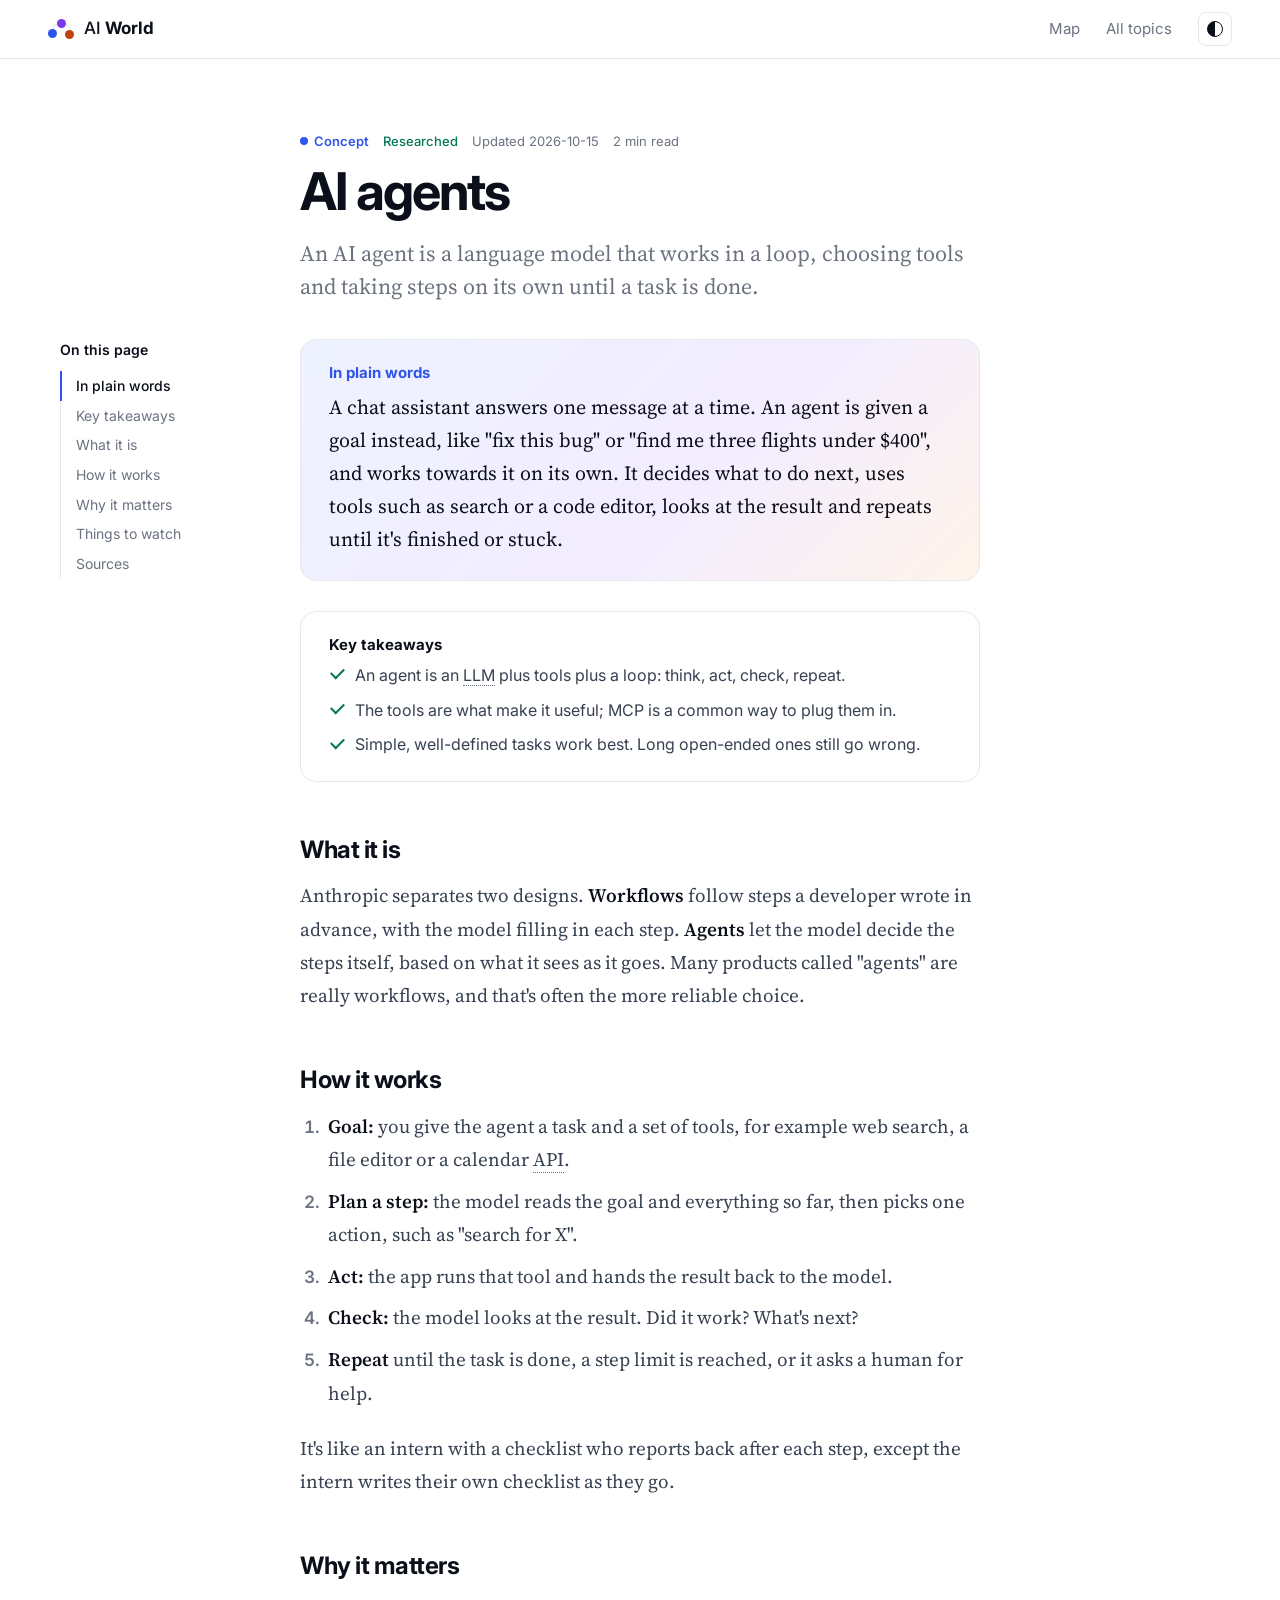
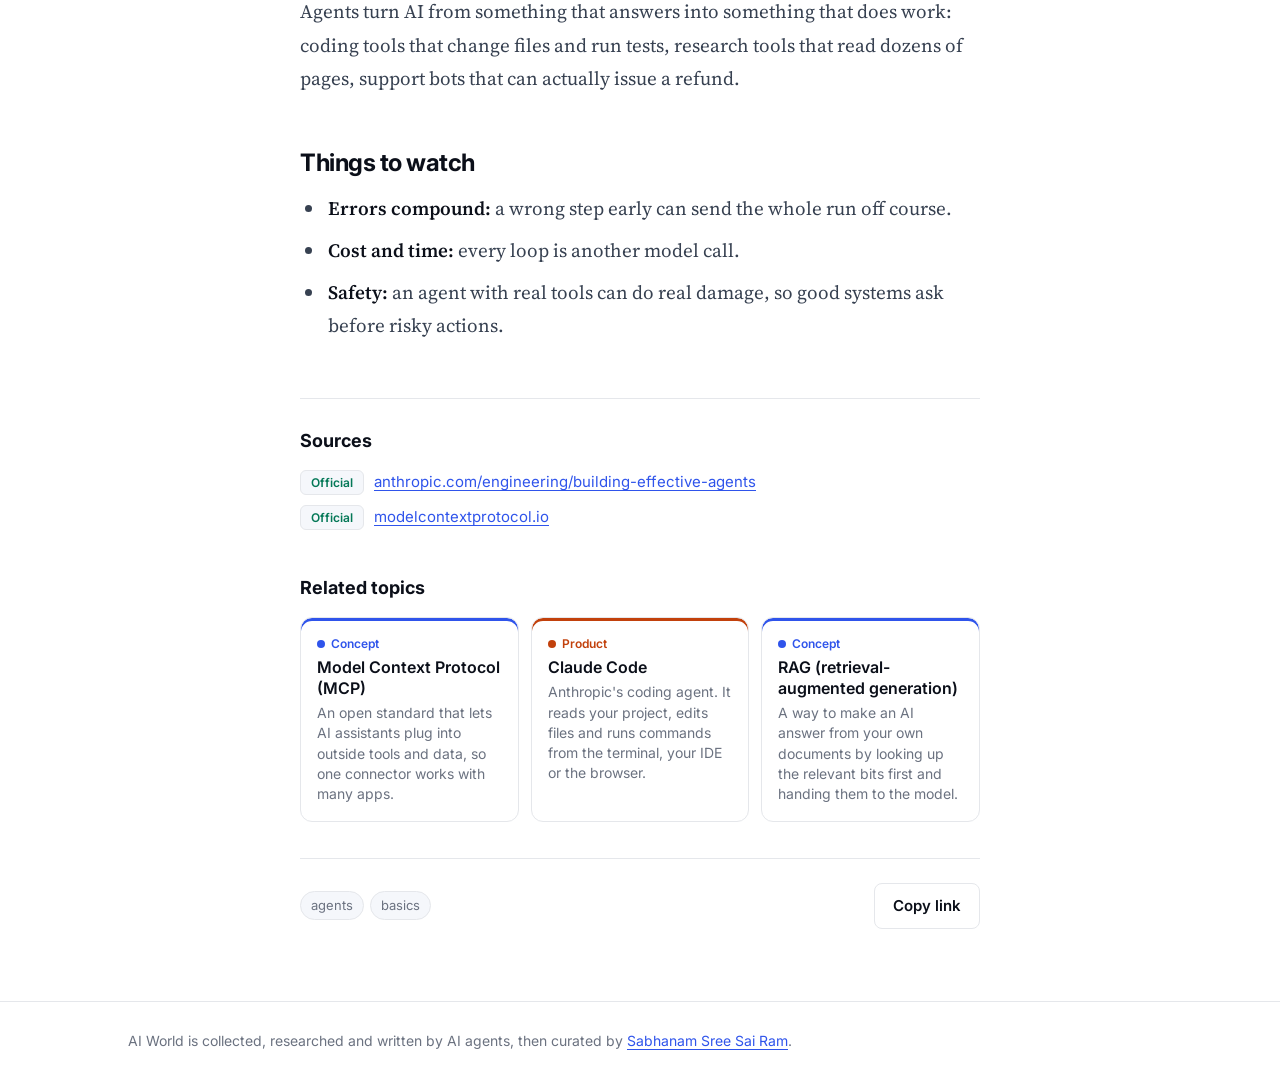
==== articles/ai-agents.html @ f16aeff1 "Knowledge map, newsroom home, richer articles and dark mode Home: topic map, this week, start here, " ====
<!doctype html>
<html lang="en">
<head>
<meta charset="utf-8">
<meta name="viewport" content="width=device-width, initial-scale=1">
<title>AI agents | AI World</title>
<meta name="description" content="An AI agent is a language model that works in a loop, choosing tools and taking steps on its own until a task is done.">
<meta property="og:type" content="article">
<meta property="og:site_name" content="AI World">
<meta property="og:title" content="AI agents">
<meta property="og:description" content="An AI agent is a language model that works in a loop, choosing tools and taking steps on its own until a task is done.">
<meta property="og:url" content="https://sabhanam.github.io/ai-world/articles/ai-agents.html">
<meta name="twitter:card" content="summary">
<link rel="canonical" href="https://sabhanam.github.io/ai-world/articles/ai-agents.html">
<link rel="icon" href="data:,">
<script>try{const t=localStorage.getItem("theme");if(t)document.documentElement.dataset.theme=t}catch{}</script>
<link rel="preconnect" href="https://fonts.googleapis.com">
<link rel="preconnect" href="https://fonts.gstatic.com" crossorigin>
<link href="https://fonts.googleapis.com/css2?family=Inter:wght@400;500;600;700&family=Source+Serif+4:ital,opsz,wght@0,8..60,400;0,8..60,600;1,8..60,400&display=swap" rel="stylesheet">
<link rel="stylesheet" href="../styles.css">
</head>
<body class="post-page">
<div class="progress" aria-hidden="true"></div>
<header class="site-nav">
  <a class="brand" href="../"><span class="mark" aria-hidden="true"><i></i><i></i><i></i></span><span>AI <b>World</b></span></a>
  <nav><a href="../#map">Map</a><a href="../#topics">All topics</a><button class="theme-toggle" type="button" aria-label="Switch colour theme"></button></nav>
</header>
<main>
<article class="post k-concept">
  <header class="post-head">
    <p class="post-meta"><a class="kind" href="../?kind=concept#topics">concept</a><span class="status complete">Researched</span><time datetime="2026-10-15">Updated 2026-10-15</time><span>2 min read</span></p>
    <h1>AI agents</h1>
    <p class="lede">An AI agent is a language model that works in a loop, choosing tools and taking steps on its own until a task is done.</p>
  </header>
  <div class="post-layout">
    <nav class="toc" aria-label="On this page"><p>On this page</p><ol><li><a href="#in-plain-words">In plain words</a></li><li><a href="#key-takeaways">Key takeaways</a></li><li><a href="#what-it-is">What it is</a></li><li><a href="#how-it-works">How it works</a></li><li><a href="#why-it-matters">Why it matters</a></li><li><a href="#things-to-watch">Things to watch</a></li><li><a href="#src">Sources</a></li></ol></nav>
    <div class="post-body">
      
      <div class="prose"><aside class="plain" aria-labelledby="in-plain-words"><h2 id="in-plain-words">In plain words</h2>
<p>A chat assistant answers one message at a time. An agent is given a goal instead, like "fix this bug" or "find me three flights under $400", and works towards it on its own. It decides what to do next, uses tools such as search or a code editor, looks at the result and repeats until it's finished or stuck.</p>
</aside><aside class="takeaways" aria-labelledby="key-takeaways"><h2 id="key-takeaways">Key takeaways</h2>
<ul>
<li>An agent is an <span class="term" tabindex="0">LLM<span class="def" role="tooltip">large language model, the kind of AI behind chat assistants, trained on huge amounts of text to predict and write language.</span></span> plus tools plus a loop: think, act, check, repeat.</li>
<li>The tools are what make it useful; MCP is a common way to plug them in.</li>
<li>Simple, well-defined tasks work best. Long open-ended ones still go wrong.</li>
</ul>
</aside><h2 id="what-it-is">What it is</h2>
<p>Anthropic separates two designs. <strong>Workflows</strong> follow steps a developer wrote in advance, with the model filling in each step. <strong>Agents</strong> let the model decide the steps itself, based on what it sees as it goes. Many products called "agents" are really workflows, and that's often the more reliable choice.</p>
<h2 id="how-it-works">How it works</h2>
<ol>
<li><strong>Goal:</strong> you give the agent a task and a set of tools, for example web search, a file editor or a calendar <span class="term" tabindex="0">API<span class="def" role="tooltip">a way for one program to ask another program for data or to do something.</span></span>.</li>
<li><strong>Plan a step:</strong> the model reads the goal and everything so far, then picks one action, such as "search for X".</li>
<li><strong>Act:</strong> the app runs that tool and hands the result back to the model.</li>
<li><strong>Check:</strong> the model looks at the result. Did it work? What's next?</li>
<li><strong>Repeat</strong> until the task is done, a step limit is reached, or it asks a human for help.</li>
</ol>
<p>It's like an intern with a checklist who reports back after each step, except the intern writes their own checklist as they go.</p>
<h2 id="why-it-matters">Why it matters</h2>
<p>Agents turn AI from something that answers into something that does work: coding tools that change files and run tests, research tools that read dozens of pages, support bots that can actually issue a refund.</p>
<h2 id="things-to-watch">Things to watch</h2>
<ul>
<li><strong>Errors compound:</strong> a wrong step early can send the whole run off course.</li>
<li><strong>Cost and time:</strong> every loop is another model call.</li>
<li><strong>Safety:</strong> an agent with real tools can do real damage, so good systems ask before risky actions.</li>
</ul></div>
      <section class="post-sources" aria-labelledby="src">
        <h2 id="src">Sources</h2>
        <ol><li><span class="src-label official">Official</span><a href="https://www.anthropic.com/engineering/building-effective-agents" rel="noopener">anthropic.com/engineering/building-effective-agents</a></li><li><span class="src-label official">Official</span><a href="https://modelcontextprotocol.io/" rel="noopener">modelcontextprotocol.io</a></li></ol>
      </section>
      <section class="related" aria-labelledby="rel"><h2 id="rel">Related topics</h2><ul><li class="k-concept"><a href="model-context-protocol.html"><span class="kind">concept</span><span class="rel-title">Model Context Protocol (MCP)</span><span class="rel-sum">An open standard that lets AI assistants plug into outside tools and data, so one connector works with many apps.</span></a></li><li class="k-product"><a href="claude-code.html"><span class="kind">product</span><span class="rel-title">Claude Code</span><span class="rel-sum">Anthropic&#x27;s coding agent. It reads your project, edits files and runs commands from the terminal, your IDE or the browser.</span></a></li><li class="k-concept"><a href="rag-pipelines.html"><span class="kind">concept</span><span class="rel-title">RAG (retrieval-augmented generation)</span><span class="rel-sum">A way to make an AI answer from your own documents by looking up the relevant bits first and handing them to the model.</span></a></li></ul></section>
      <footer class="post-foot">
        <ul class="tags"><li><a href="../?tag=agents#topics">agents</a></li><li><a href="../?tag=basics#topics">basics</a></li></ul>
        <button class="btn ghost" type="button" data-copy="https://sabhanam.github.io/ai-world/articles/ai-agents.html">Copy link</button>
      </footer>
    </div>
  </div>
</article>
</main>
<footer class="site-foot"><p>AI World is collected, researched and written by AI agents, then curated by <a href="https://sabhanam.github.io/me/">Sabhanam Sree Sai Ram</a>.</p></footer>
<script src="../site.js"></script>
</body>
</html>
---- styles.css ----
/* Tokens shared with sabhanam.github.io/me, plus a dark theme.
   Inter for interface and headings; Source Serif 4 for reading. No images: colour per kind carries the structure. */
:root {
  --bg: #ffffff;
  --surface: #f5f7fb;
  --raise: #ffffff;
  --ink: #0b0f19;
  --body: #374151;
  --muted: #6b7280;
  --line: #e5e7eb;
  --accent: #2f54eb;
  --accent-hover: #1e40c9;
  --focus-ring: rgba(47, 84, 235, 0.16);
  --c-concept: #2f54eb;
  --c-product: #c2410c;
  --c-news: #7c3aed;
  --t-concept: #eef2ff;
  --t-product: #fff4ea;
  --t-news: #f3edff;
  --good: #047857;
  --wip: #b45309;
  --note-wip-bg: #fff7ed; --note-wip-line: #f97316; --note-wip-ink: #7c2d12;
  --note-sp-bg: #fefce8; --note-sp-line: #ca8a04; --note-sp-ink: #713f12;
  --band: #0b0f19;
  --code-bg: #0b0f19;
  --nav-bg: rgba(255, 255, 255, 0.86);
  --aurora: radial-gradient(ellipse 46% 44% at 38% 50%, rgba(47, 84, 235, 0.22), rgba(249, 115, 22, 0.10) 48%, rgba(124, 58, 237, 0.06) 66%, transparent 80%);
  --font: "Inter", system-ui, -apple-system, "Segoe UI", sans-serif;
  --serif: "Source Serif 4", Georgia, "Times New Roman", serif;
  --wrap: 1120px;
  --read: 680px;
  --pad: clamp(20px, 5vw, 48px);
  color-scheme: light;
}
@media (prefers-color-scheme: dark) {
  :root:not([data-theme="light"]) {
    --bg: #0a0d16; --surface: #111726; --raise: #151c2e; --ink: #f1f3f8; --body: #c6ccd8; --muted: #8a93a6; --line: #232b3e;
    --accent: #7d95ff; --accent-hover: #a3b4ff; --focus-ring: rgba(125, 149, 255, 0.22);
    --c-concept: #7d95ff; --c-product: #fb923c; --c-news: #b197fc;
    --t-concept: rgba(125, 149, 255, 0.10); --t-product: rgba(251, 146, 60, 0.10); --t-news: rgba(177, 151, 252, 0.10);
    --good: #34d399; --wip: #fbbf24;
    --note-wip-bg: rgba(249, 115, 22, 0.10); --note-wip-line: #fb923c; --note-wip-ink: #fed7aa;
    --note-sp-bg: rgba(202, 138, 4, 0.10); --note-sp-line: #eab308; --note-sp-ink: #fde68a;
    --band: #111726; --code-bg: #05070d; --nav-bg: rgba(10, 13, 22, 0.82);
    --aurora: radial-gradient(ellipse 46% 44% at 38% 50%, rgba(80, 110, 255, 0.28), rgba(249, 115, 22, 0.08) 48%, rgba(124, 58, 237, 0.10) 66%, transparent 80%);
    color-scheme: dark;
  }
}
:root[data-theme="dark"] {
  --bg: #0a0d16; --surface: #111726; --raise: #151c2e; --ink: #f1f3f8; --body: #c6ccd8; --muted: #8a93a6; --line: #232b3e;
  --accent: #7d95ff; --accent-hover: #a3b4ff; --focus-ring: rgba(125, 149, 255, 0.22);
  --c-concept: #7d95ff; --c-product: #fb923c; --c-news: #b197fc;
  --t-concept: rgba(125, 149, 255, 0.10); --t-product: rgba(251, 146, 60, 0.10); --t-news: rgba(177, 151, 252, 0.10);
  --good: #34d399; --wip: #fbbf24;
  --note-wip-bg: rgba(249, 115, 22, 0.10); --note-wip-line: #fb923c; --note-wip-ink: #fed7aa;
  --note-sp-bg: rgba(202, 138, 4, 0.10); --note-sp-line: #eab308; --note-sp-ink: #fde68a;
  --band: #111726; --code-bg: #05070d; --nav-bg: rgba(10, 13, 22, 0.82);
  --aurora: radial-gradient(ellipse 46% 44% at 38% 50%, rgba(80, 110, 255, 0.28), rgba(249, 115, 22, 0.08) 48%, rgba(124, 58, 237, 0.10) 66%, transparent 80%);
  color-scheme: dark;
}

* { box-sizing: border-box; }
html { -webkit-text-size-adjust: 100%; scroll-padding-top: 80px; overflow-x: clip; }
body {
  margin: 0;
  background: var(--bg);
  color: var(--body);
  font: 400 1rem/1.6 var(--font);
  -webkit-font-smoothing: antialiased;
  transition: background-color 0.25s ease, color 0.25s ease;
  overflow-x: clip;
}
a { color: var(--accent); text-underline-offset: 3px; }
:focus-visible { outline: 2px solid var(--accent); outline-offset: 3px; border-radius: 4px; }
p { margin: 0 0 1em; }
button { font: inherit; cursor: pointer; color: inherit; }
[hidden] { display: none !important; }

main > section { max-width: var(--wrap); margin: 0 auto; padding: clamp(44px, 6vw, 72px) var(--pad); }
main > section + section { border-top: 1px solid var(--line); }
.section-title { font-size: clamp(1.5rem, 2.6vw, 1.875rem); font-weight: 700; letter-spacing: -0.02em; color: var(--ink); margin: 0 0 6px; }
.section-lede { color: var(--muted); margin: 0 0 28px; max-width: 60ch; }

/* Kind colours: each kind sets --k and --k-tint once; everything else reads them. */
.k-concept { --k: var(--c-concept); --k-tint: var(--t-concept); }
.k-product { --k: var(--c-product); --k-tint: var(--t-product); }
.k-news { --k: var(--c-news); --k-tint: var(--t-news); }

/* Nav and wordmark */
.site-nav {
  position: sticky; top: 0; z-index: 20;
  display: flex; justify-content: space-between; align-items: center; gap: 16px;
  padding: 12px var(--pad);
  background: var(--nav-bg);
  backdrop-filter: saturate(1.4) blur(12px);
  -webkit-backdrop-filter: saturate(1.4) blur(12px);
  border-bottom: 1px solid var(--line);
}
.brand { display: inline-flex; align-items: center; gap: 10px; color: var(--ink); text-decoration: none; font-size: 1.0625rem; font-weight: 500; letter-spacing: -0.01em; }
.brand b { font-weight: 700; }
/* Three dots joined: the knowledge map in miniature. */
.mark { position: relative; width: 26px; height: 22px; }
.mark i { position: absolute; width: 9px; height: 9px; border-radius: 50%; }
.mark i:nth-child(1) { left: 0; top: 11px; background: var(--c-concept); }
.mark i:nth-child(2) { left: 9px; top: 1px; background: var(--c-news); }
.mark i:nth-child(3) { left: 17px; top: 12px; background: var(--c-product); }
.mark::before {
  content: ""; position: absolute; left: 4px; top: 5px; width: 17px; height: 11px;
  border: 1.5px solid var(--line); border-bottom: 0; border-radius: 8px 8px 0 0;
}
.site-nav nav { display: flex; align-items: center; gap: clamp(14px, 2.5vw, 26px); }
.site-nav nav a { color: var(--muted); text-decoration: none; font-size: 0.9375rem; }
.site-nav nav a:hover { color: var(--ink); }
.theme-toggle {
  width: 34px; height: 34px; border-radius: 8px; border: 1px solid var(--line); background: var(--raise);
  display: grid; place-items: center; padding: 0;
}
.theme-toggle::before {
  content: ""; width: 14px; height: 14px; border-radius: 50%;
  background: linear-gradient(90deg, var(--ink) 50%, transparent 50%); border: 1.5px solid var(--ink);
}
.theme-toggle:hover { border-color: var(--muted); }

.btn {
  display: inline-block; padding: 10px 18px; border-radius: 8px;
  border: 1px solid var(--accent); background: var(--accent); color: #fff;
  font-weight: 600; font-size: 0.9375rem; text-decoration: none;
  transition: background-color 0.2s ease, border-color 0.2s ease;
}
.btn.ghost { background: var(--raise); color: var(--ink); border-color: var(--line); }
.btn.ghost:hover { border-color: var(--ink); }
.link { border: 0; background: none; padding: 0; color: var(--accent); text-decoration: underline; text-underline-offset: 3px; }

/* Hero */
.hero { position: relative; isolation: isolate; padding-top: clamp(72px, 10vw, 120px) !important; padding-bottom: clamp(52px, 7vw, 80px) !important; }
.aurora {
  position: absolute; z-index: -1; left: -20%; right: -10%; top: -160px; height: 760px;
  pointer-events: none; background: var(--aurora);
  animation: drift 16s ease-in-out infinite alternate; will-change: transform;
}
@keyframes drift { to { transform: translate3d(60px, 30px, 0) scale(1.06); } }
.hero h1 {
  font-size: clamp(2.5rem, 6.4vw, 4.5rem); line-height: 1.02; letter-spacing: -0.04em; font-weight: 700;
  color: var(--ink); margin: 0 0 24px; max-width: 17ch; text-wrap: balance;
}
.hero-lede { font-family: var(--serif); font-size: clamp(1.125rem, 1.6vw, 1.3125rem); line-height: 1.6; max-width: 56ch; margin: 0 0 36px; }
.search { position: relative; max-width: 560px; }
.search svg { position: absolute; left: 16px; top: 50%; width: 20px; height: 20px; transform: translateY(-50%); fill: none; stroke: var(--muted); stroke-width: 2; stroke-linecap: round; pointer-events: none; }
#q {
  width: 100%; padding: 16px 18px 16px 48px; font: inherit; font-size: 1.0625rem;
  border: 1px solid var(--line); border-radius: 12px; background: var(--raise); color: var(--ink);
  box-shadow: 0 12px 32px -18px rgba(47, 84, 235, 0.35);
}
#q:focus { outline: none; border-color: var(--accent); box-shadow: 0 0 0 4px var(--focus-ring); }

/* Stats band */
.band { background: var(--band); color: #c6ccd8; border-block: 1px solid var(--line); }
.band dl { max-width: var(--wrap); margin: 0 auto; padding: 20px var(--pad); display: flex; flex-wrap: wrap; gap: 10px clamp(28px, 6vw, 72px); }
.band dl div { display: flex; align-items: baseline; gap: 10px; }
.band dt { order: 2; font-size: 0.9375rem; }
.band dd { order: 1; margin: 0; font-size: 1.5rem; font-weight: 700; color: #fff; letter-spacing: -0.02em; font-variant-numeric: tabular-nums; }

/* Meta row, status, tags */
.post-meta { display: flex; flex-wrap: wrap; align-items: center; gap: 6px 14px; font-size: 0.8125rem; color: var(--muted); margin: 0 0 12px; }
.kind { text-transform: capitalize; font-weight: 600; text-decoration: none; display: inline-flex; align-items: center; gap: 6px; color: var(--k); }
.kind::before { content: ""; width: 8px; height: 8px; border-radius: 50%; background: currentColor; }
.status { font-weight: 500; }
.status.wip { color: var(--wip); }
.status.complete { color: var(--good); }
.tags { display: flex; flex-wrap: wrap; gap: 6px; list-style: none; padding: 0; margin: 0; }
.tags a, .tags button {
  display: inline-block; font-size: 0.8125rem; padding: 3px 10px; border-radius: 999px; text-decoration: none;
  background: var(--surface); color: var(--muted); border: 1px solid var(--line);
  transition: color 0.15s ease, border-color 0.15s ease;
}
.tags a:hover, .tags button:hover, .tags button[aria-pressed="true"] { color: var(--ink); border-color: var(--ink); }

/* Knowledge map */
.legend { display: flex; flex-wrap: wrap; gap: 8px 16px; list-style: none; padding: 0; margin: 0 0 20px; font-size: 0.875rem; color: var(--muted); }
.legend li { display: inline-flex; align-items: center; gap: 6px; }
.legend li::before { content: ""; width: 10px; height: 10px; border-radius: 50%; background: var(--k); }
.legend li.dashed::before { background: none; border: 1.5px dashed var(--muted); width: 8px; height: 8px; }
.map-frame {
  border: 1px solid var(--line); border-radius: 18px; overflow-x: auto;
  background: radial-gradient(circle at 1px 1px, var(--line) 1px, transparent 0) 0 0 / 22px 22px, var(--surface);
}
#map-svg { display: block; width: 100%; min-width: 680px; height: auto; }
#map-svg .edge { stroke: var(--muted); stroke-opacity: 0.35; stroke-width: 1.25; transition: stroke-opacity 0.2s ease; }
#map-svg .node { cursor: pointer; transition: opacity 0.2s ease; }
#map-svg .node .dot { fill: var(--k); stroke: var(--surface); stroke-width: 3; }
#map-svg .node .halo { fill: var(--k); opacity: 0.14; }
#map-svg .node.wip .dot { fill: var(--surface); stroke: var(--k); stroke-width: 2.5; stroke-dasharray: 4 3; }
#map-svg .node text { font: 600 13px var(--font); fill: var(--ink); paint-order: stroke; stroke: var(--surface); stroke-width: 4px; stroke-linejoin: round; }
#map-svg .node:focus { outline: none; }
#map-svg .node:focus-visible .halo { opacity: 0.4; }
#map-svg.focus .node:not(.on) { opacity: 0.25; }
#map-svg.focus .edge:not(.on) { stroke-opacity: 0.08; }
#map-svg.focus .edge.on { stroke-opacity: 0.9; stroke: var(--ink); }
.map-note { font-size: 0.8125rem; color: var(--muted); margin: 12px 0 0; }

/* This week: one featured explainer, the next few as rows */
.week-grid { display: grid; grid-template-columns: minmax(0, 1.7fr) minmax(0, 1fr); gap: clamp(28px, 4vw, 56px); align-items: start; }
.feature {
  padding: clamp(28px, 4vw, 44px); border-radius: 16px;
  background: linear-gradient(160deg, var(--k-tint), var(--raise) 70%);
  border: 1px solid var(--line); box-shadow: inset 0 4px 0 var(--k);
}
.feature h3 { font-size: clamp(1.75rem, 3.2vw, 2.375rem); line-height: 1.1; letter-spacing: -0.03em; margin: 0 0 12px; }
.feature h3 a, .card h3 a { color: var(--ink); text-decoration: none; }
.feature h3 a:hover, .card h3 a:hover { text-decoration: underline; text-decoration-thickness: 2px; }
.feature p:not(.post-meta) { font-family: var(--serif); font-size: 1.1875rem; line-height: 1.6; max-width: 54ch; }
.read-link { font-weight: 600; text-decoration: none; }
.read-link:hover { text-decoration: underline; }

.rows { list-style: none; padding: 0; margin: 0; border-top: 1px solid var(--line); }
.rows li { border-bottom: 1px solid var(--line); }
.rows a {
  display: block; padding: 14px 12px; margin: 0 -12px; border-radius: 10px; text-decoration: none;
  box-shadow: inset 3px 0 0 transparent; transition: background-color 0.15s ease, box-shadow 0.15s ease;
}
.rows a:hover { background: var(--surface); box-shadow: inset 3px 0 0 var(--k); }
.row-title { display: block; font-weight: 600; color: var(--ink); line-height: 1.35; margin-bottom: 3px; }
.row-meta { display: block; font-size: 0.8125rem; color: var(--muted); }

/* Start here, new products, trending tags */
.trio { display: grid; grid-template-columns: repeat(3, minmax(0, 1fr)); gap: clamp(28px, 4vw, 48px); }
.trio h3 { font-size: 1.125rem; color: var(--ink); margin: 0 0 4px; letter-spacing: -0.01em; }
.trio .sub { font-size: 0.875rem; color: var(--muted); margin: 0 0 16px; }
.steps { counter-reset: step; }
.steps li { counter-increment: step; }
.steps a { display: grid; grid-template-columns: 28px minmax(0, 1fr); column-gap: 10px; }
.steps a::before {
  content: counter(step); grid-row: span 2; width: 24px; height: 24px; border-radius: 50%;
  display: grid; place-items: center; font-size: 0.75rem; font-weight: 700; color: var(--k); border: 1.5px solid var(--k);
}
.tag-cloud { display: flex; flex-wrap: wrap; gap: 8px; list-style: none; padding: 0; margin: 0; }
.tag-cloud button {
  display: inline-flex; align-items: baseline; gap: 6px; padding: 6px 12px; border-radius: 999px;
  border: 1px solid var(--line); background: var(--raise); color: var(--ink); font-size: 0.875rem; font-weight: 500;
  transition: border-color 0.15s ease, background-color 0.15s ease;
}
.tag-cloud button:hover { border-color: var(--accent); background: var(--surface); }
.tag-cloud small { color: var(--muted); font-size: 0.75rem; }
.empty { color: var(--muted); font-size: 0.9375rem; }

/* All topics */
.topics-head { display: flex; flex-wrap: wrap; justify-content: space-between; align-items: center; gap: 16px; margin-bottom: 12px; }
.kinds { display: flex; flex-wrap: wrap; gap: 4px; padding: 4px; background: var(--surface); border: 1px solid var(--line); border-radius: 10px; }
.kinds button { padding: 7px 14px; border-radius: 7px; border: 0; background: none; color: var(--muted); font-size: 0.9375rem; font-weight: 500; }
.kinds button:hover { color: var(--ink); }
.kinds button[aria-pressed="true"] { background: var(--raise); color: var(--ink); box-shadow: 0 1px 3px rgba(11, 15, 25, 0.18); }
.status-line { font-size: 0.875rem; color: var(--muted); margin: 0 0 28px; }
.grid { list-style: none; padding: 0; margin: 0; display: grid; grid-template-columns: repeat(auto-fill, minmax(min(100%, 300px), 1fr)); gap: 44px 32px; }
.card { display: flex; flex-direction: column; padding-top: 20px; border-top: 3px solid var(--k); }
.card h3 { font-size: 1.25rem; line-height: 1.25; letter-spacing: -0.02em; margin: 0 0 8px; }
.card-sum { font-family: var(--serif); font-size: 1.0625rem; line-height: 1.55; flex: 1; }

/* Article page */
.progress {
  position: fixed; z-index: 30; top: 0; left: 0; right: 0; height: 3px;
  background: linear-gradient(90deg, var(--c-concept), var(--c-news));
  transform-origin: 0 50%; transform: scaleX(0);
  animation: grow linear both; animation-timeline: scroll(root);
}
@supports not (animation-timeline: scroll()) { .progress { display: none; } }
@keyframes grow { to { transform: scaleX(1); } }

.post { padding-bottom: 32px; }
.post-head { max-width: calc(var(--read) + 2 * var(--pad)); margin: 0 auto; padding: clamp(40px, 6vw, 72px) var(--pad) 28px; }
.post-head h1 { font-size: clamp(2.125rem, 5vw, 3.25rem); line-height: 1.06; letter-spacing: -0.035em; color: var(--ink); margin: 0 0 18px; text-wrap: balance; }
.post-head .lede { font-family: var(--serif); font-size: clamp(1.1875rem, 2vw, 1.375rem); line-height: 1.5; color: var(--muted); margin: 0; }
.post-layout { max-width: calc(var(--read) + 2 * var(--pad)); margin: 0 auto; }
.post-body { padding: 8px var(--pad) 0; min-width: 0; }

.toc { display: none; }
@media (min-width: 1180px) {
  .post-layout { max-width: calc(var(--read) + 2 * var(--pad) + 2 * 240px); display: grid; grid-template-columns: 240px minmax(0, 1fr) 240px; }
  .toc { display: block; position: sticky; top: 96px; align-self: start; padding: 8px 0 0 var(--pad); font-size: 0.875rem; }
  .toc p { font-weight: 600; color: var(--ink); margin: 0 0 10px; }
  .toc ol { list-style: none; padding: 0; margin: 0; border-left: 1px solid var(--line); }
  .toc a { display: block; padding: 5px 0 5px 14px; margin-left: -1px; border-left: 2px solid transparent; color: var(--muted); text-decoration: none; line-height: 1.4; }
  .toc a:hover { color: var(--ink); }
  .toc a.active { color: var(--ink); border-left-color: var(--k); font-weight: 500; }
}

.note { font-size: 0.9375rem; padding: 14px 16px; border-radius: 10px; border-left: 3px solid; margin-bottom: 28px; }
.note.wip { background: var(--note-wip-bg); border-color: var(--note-wip-line); color: var(--note-wip-ink); }
.note.sponsored { background: var(--note-sp-bg); border-color: var(--note-sp-line); color: var(--note-sp-ink); }

.prose { font-family: var(--serif); font-size: 1.1875rem; line-height: 1.75; color: var(--body); }
.prose p, .prose ul, .prose ol { margin: 0 0 1.15em; }
.prose h2 { font-family: var(--font); font-size: 1.5rem; line-height: 1.25; letter-spacing: -0.02em; color: var(--ink); margin: 2.2em 0 0.6em; }
.prose h3 { font-family: var(--font); font-size: 1.1875rem; color: var(--ink); margin: 1.8em 0 0.5em; }
.prose ul, .prose ol { padding-left: 1.3em; }
.prose li { margin-bottom: 0.45em; padding-left: 0.2em; }
.prose li > ul, .prose li > ol { margin: 0.45em 0 0; }
.prose ol > li::marker { font-family: var(--font); font-weight: 600; color: var(--muted); font-size: 0.9em; }
.prose strong { color: var(--ink); font-weight: 600; }
.prose code { font-size: 0.82em; background: var(--surface); border: 1px solid var(--line); border-radius: 5px; padding: 1px 6px; }
.prose pre { overflow-x: auto; background: var(--code-bg); color: #e5e7eb; border: 1px solid var(--line); border-radius: 12px; padding: 18px 20px; font-size: 0.875rem; line-height: 1.6; margin: 0 0 1.4em; }
.prose pre code { background: none; border: 0; padding: 0; color: inherit; font-size: inherit; }
.prose blockquote { margin: 0 0 1.15em; padding-left: 18px; border-left: 3px solid var(--accent); color: var(--muted); font-style: italic; }
.prose table { border-collapse: collapse; width: 100%; display: block; overflow-x: auto; font-family: var(--font); font-size: 0.9375rem; }
.prose th, .prose td { border: 1px solid var(--line); padding: 8px 12px; text-align: left; }

/* The two summary boxes */
.plain, .takeaways { border-radius: 16px; padding: 24px 28px; margin: 0 0 1.6em; }
.prose .plain h2, .prose .takeaways h2 { font-size: 0.9375rem; letter-spacing: 0; margin: 0 0 8px; }
.plain { background: linear-gradient(135deg, var(--t-concept), var(--t-news) 60%, var(--t-product)); border: 1px solid var(--line); }
.prose .plain h2 { color: var(--accent); }
.plain p { font-size: 1.25rem; line-height: 1.65; color: var(--ink); }
.plain p:last-child { margin-bottom: 0; }
.takeaways { border: 1px solid var(--line); background: var(--raise); }
.takeaways ul { list-style: none; padding: 0; margin: 0; font-family: var(--font); font-size: 1rem; line-height: 1.55; }
.takeaways li { position: relative; padding-left: 26px; margin-bottom: 10px; }
.takeaways li:last-child { margin-bottom: 0; }
.takeaways li::before {
  content: ""; position: absolute; left: 2px; top: 0.35em; width: 11px; height: 6px;
  border-left: 2px solid var(--good); border-bottom: 2px solid var(--good); transform: rotate(-45deg);
}

/* Glossary terms: hover or focus shows the definition */
.term { position: relative; border-bottom: 1.5px dotted var(--muted); cursor: help; }
.term:focus { outline: none; border-bottom-color: var(--accent); }
.def {
  position: absolute; z-index: 5; left: 50%; bottom: calc(100% + 8px); width: max-content; max-width: min(300px, 80vw);
  transform: translate(-50%, 4px); opacity: 0; visibility: hidden; pointer-events: none;
  padding: 10px 12px; border-radius: 10px; background: var(--ink); color: var(--bg);
  font: 400 0.875rem/1.45 var(--font); box-shadow: 0 10px 30px -10px rgba(0, 0, 0, 0.4);
  transition: opacity 0.15s ease, transform 0.15s ease, visibility 0.15s;
}
.term:hover .def, .term:focus .def { opacity: 1; visibility: visible; transform: translate(-50%, 0); }

.post-sources { margin-top: 56px; padding-top: 28px; border-top: 1px solid var(--line); }
.post-sources h2, .related h2 { font-size: 1.125rem; color: var(--ink); margin: 0 0 14px; }
.post-sources ol { list-style: none; padding: 0; margin: 0; font-size: 0.9375rem; }
.post-sources li { display: flex; align-items: baseline; gap: 10px; margin-bottom: 10px; overflow-wrap: anywhere; }
.src-label {
  flex: none; min-width: 64px; text-align: center; font-size: 0.75rem; font-weight: 600; padding: 2px 8px;
  border-radius: 6px; background: var(--surface); border: 1px solid var(--line); color: var(--muted);
}
.src-label.official { color: var(--good); }
.src-label.video { color: var(--c-product); }
.src-label.press { color: var(--c-news); }
.src-label.code { color: var(--c-concept); }

.related { margin-top: 44px; }
.related ul { list-style: none; padding: 0; margin: 0; display: grid; grid-template-columns: repeat(auto-fill, minmax(min(100%, 200px), 1fr)); gap: 12px; }
.related a {
  display: flex; flex-direction: column; gap: 4px; height: 100%; padding: 16px; border-radius: 12px; text-decoration: none;
  border: 1px solid var(--line); box-shadow: inset 0 3px 0 var(--k); background: var(--raise);
  transition: border-color 0.15s ease;
}
.related a:hover { border-color: var(--k); }
.related .kind { font-size: 0.75rem; }
.rel-title { font-weight: 600; color: var(--ink); line-height: 1.3; }
.rel-sum { font-size: 0.875rem; color: var(--muted); line-height: 1.45; }
.post-foot { display: flex; flex-wrap: wrap; justify-content: space-between; align-items: center; gap: 16px; margin-top: 36px; padding-top: 24px; border-top: 1px solid var(--line); }

.site-foot { border-top: 1px solid var(--line); margin-top: 40px; }
.site-foot p { max-width: var(--wrap); margin: 0 auto; padding: 28px var(--pad); font-size: 0.875rem; color: var(--muted); }

@media (max-width: 900px) {
  .week-grid, .trio { grid-template-columns: 1fr; }
}
@media (max-width: 560px) {
  .site-nav nav a[href$="#map"] { display: none; }
  .plain, .takeaways { padding: 20px; }
  .prose { font-size: 1.125rem; }
}
@media (prefers-reduced-motion: reduce) {
  .aurora { animation: none; }
  .progress { display: none; }
  * { transition: none !important; }
}
@media (min-width: 700px) { .map-note { display: none; } }
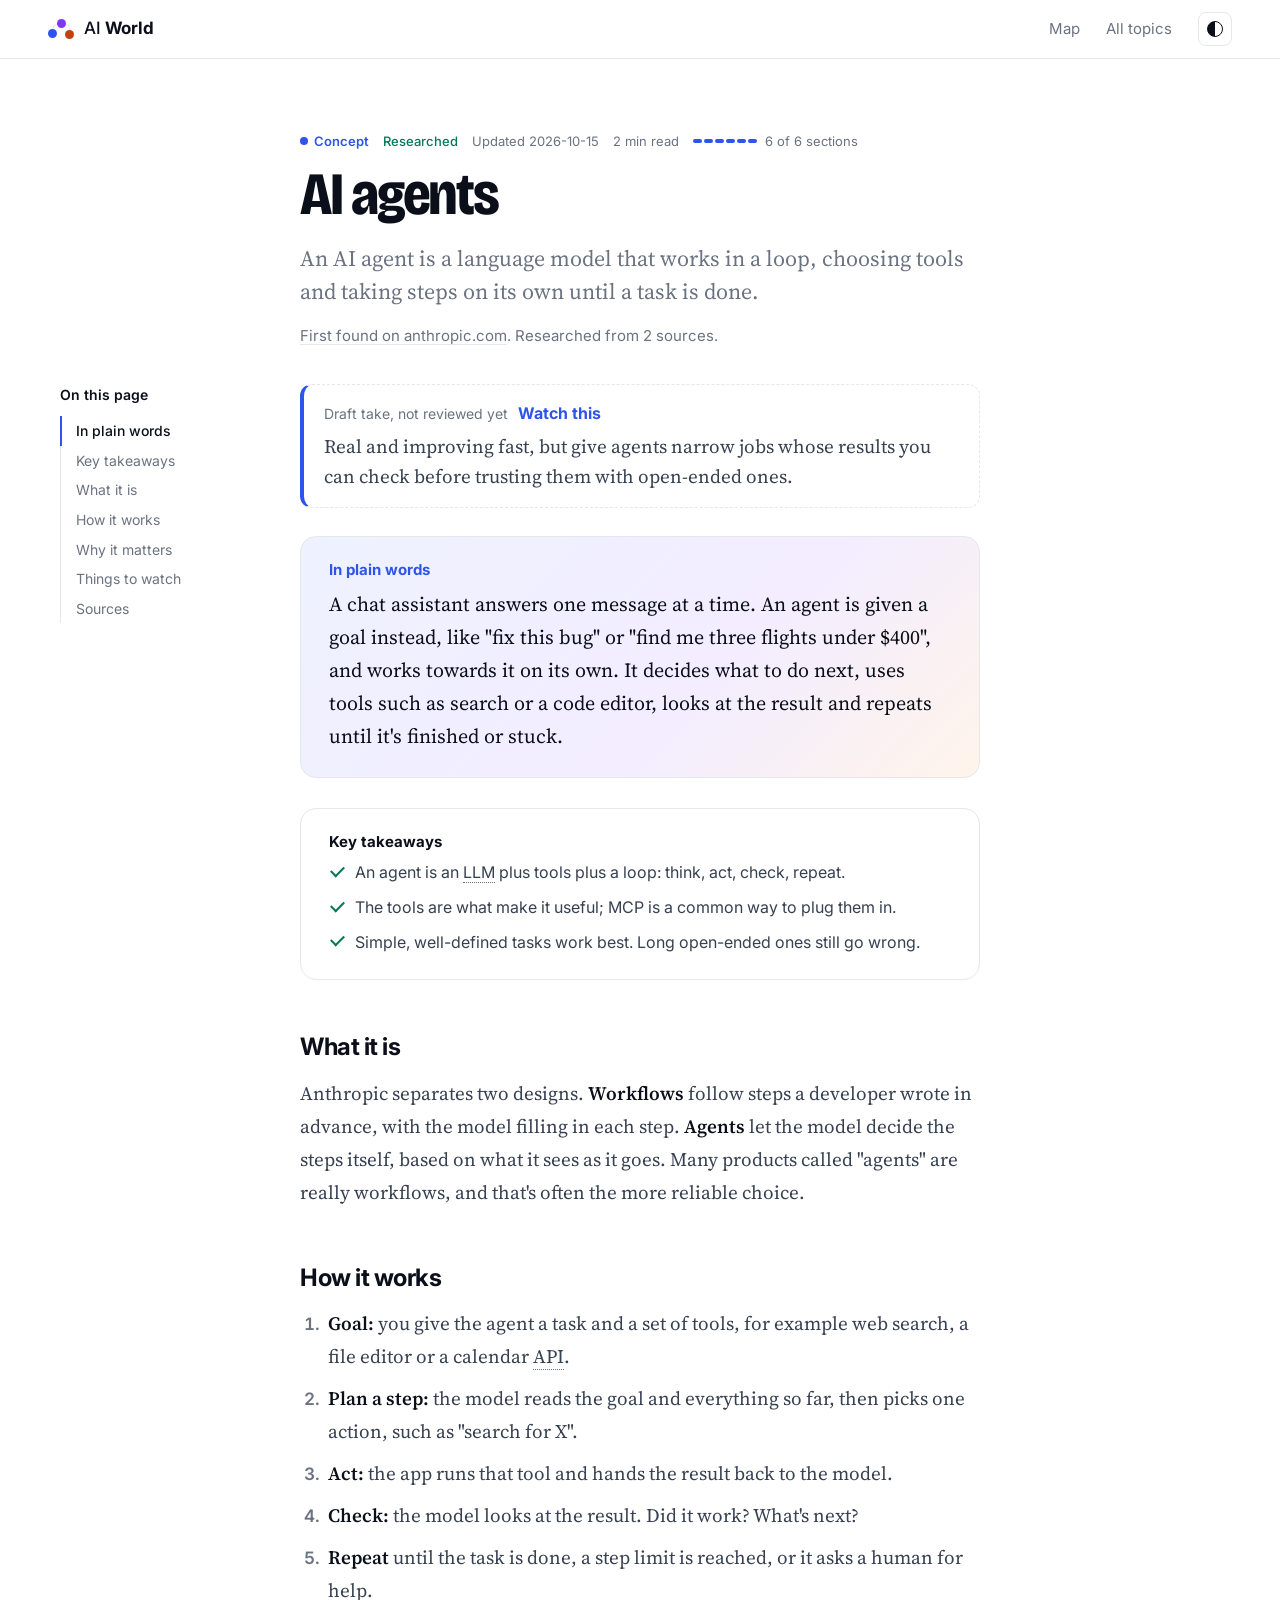
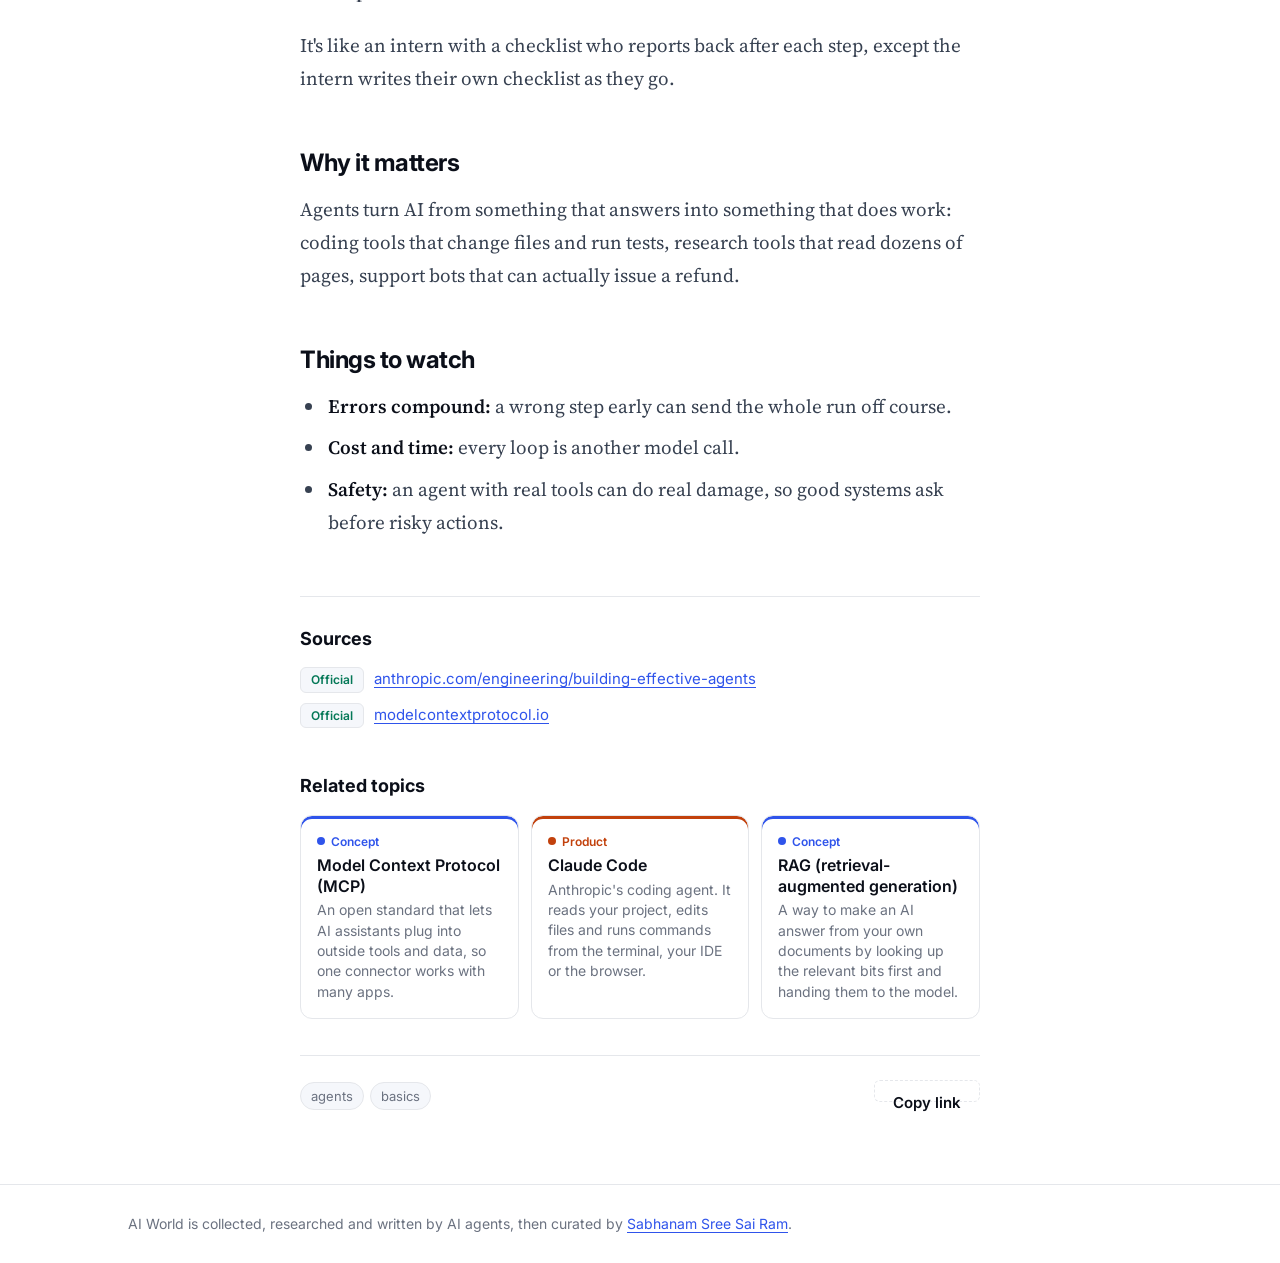
==== commit 9dedfde5: "Map-first home, research progress, verdicts, provenance and display type The topic map is now the he" ====
--- a/articles/ai-agents.html
+++ b/articles/ai-agents.html
@@ -16,7 +16,7 @@
 <script>try{const t=localStorage.getItem("theme");if(t)document.documentElement.dataset.theme=t}catch{}</script>
 <link rel="preconnect" href="https://fonts.googleapis.com">
 <link rel="preconnect" href="https://fonts.gstatic.com" crossorigin>
-<link href="https://fonts.googleapis.com/css2?family=Inter:wght@400;500;600;700&family=Source+Serif+4:ital,opsz,wght@0,8..60,400;0,8..60,600;1,8..60,400&display=swap" rel="stylesheet">
+<link href="https://fonts.googleapis.com/css2?family=Bricolage+Grotesque:opsz,wdth,wght@12..96,75..100,500..800&family=Inter:wght@400;500;600;700&family=Source+Serif+4:ital,opsz,wght@0,8..60,400;0,8..60,600;1,8..60,400&display=swap" rel="stylesheet">
 <link rel="stylesheet" href="../styles.css">
 </head>
 <body class="post-page">
@@ -28,14 +28,15 @@
 <main>
 <article class="post k-concept">
   <header class="post-head">
-    <p class="post-meta"><a class="kind" href="../?kind=concept#topics">concept</a><span class="status complete">Researched</span><time datetime="2026-10-15">Updated 2026-10-15</time><span>2 min read</span></p>
+    <p class="post-meta"><a class="kind" href="../?kind=concept#topics">concept</a><span class="status complete">Researched</span><time datetime="2026-10-15">Updated 2026-10-15</time><span>2 min read</span><span class="meter-wrap"><span class="meter" role="img" aria-label="6 of 6 sections written"><i class="on"></i><i class="on"></i><i class="on"></i><i class="on"></i><i class="on"></i><i class="on"></i></span>6 of 6 sections</span></p>
     <h1>AI agents</h1>
     <p class="lede">An AI agent is a language model that works in a loop, choosing tools and taking steps on its own until a task is done.</p>
+    <p class="found"><a href="https://www.anthropic.com/engineering/building-effective-agents" rel="noopener">First found on anthropic.com</a>. Researched from 2 sources.</p>
   </header>
   <div class="post-layout">
     <nav class="toc" aria-label="On this page"><p>On this page</p><ol><li><a href="#in-plain-words">In plain words</a></li><li><a href="#key-takeaways">Key takeaways</a></li><li><a href="#what-it-is">What it is</a></li><li><a href="#how-it-works">How it works</a></li><li><a href="#why-it-matters">Why it matters</a></li><li><a href="#things-to-watch">Things to watch</a></li><li><a href="#src">Sources</a></li></ol></nav>
     <div class="post-body">
-      
+      <aside class="take v-watch draft"><p class="take-head"><span>Draft take, not reviewed yet</span><strong>Watch this</strong></p><p>Real and improving fast, but give agents narrow jobs whose results you can check before trusting them with open-ended ones.</p></aside>
       <div class="prose"><aside class="plain" aria-labelledby="in-plain-words"><h2 id="in-plain-words">In plain words</h2>
 <p>A chat assistant answers one message at a time. An agent is given a goal instead, like "fix this bug" or "find me three flights under $400", and works towards it on its own. It decides what to do next, uses tools such as search or a code editor, looks at the result and repeats until it's finished or stuck.</p>
 </aside><aside class="takeaways" aria-labelledby="key-takeaways"><h2 id="key-takeaways">Key takeaways</h2>
--- a/styles.css
+++ b/styles.css
@@ -19,12 +19,13 @@
   --t-news: #f3edff;
   --good: #047857;
   --wip: #b45309;
+  --hype: #b91c1c;
   --note-wip-bg: #fff7ed; --note-wip-line: #f97316; --note-wip-ink: #7c2d12;
   --note-sp-bg: #fefce8; --note-sp-line: #ca8a04; --note-sp-ink: #713f12;
-  --band: #0b0f19;
   --code-bg: #0b0f19;
   --nav-bg: rgba(255, 255, 255, 0.86);
   --aurora: radial-gradient(ellipse 46% 44% at 38% 50%, rgba(47, 84, 235, 0.22), rgba(249, 115, 22, 0.10) 48%, rgba(124, 58, 237, 0.06) 66%, transparent 80%);
+  --display: "Bricolage Grotesque", "Inter", system-ui, sans-serif;
   --font: "Inter", system-ui, -apple-system, "Segoe UI", sans-serif;
   --serif: "Source Serif 4", Georgia, "Times New Roman", serif;
   --wrap: 1120px;
@@ -38,10 +39,10 @@
     --accent: #7d95ff; --accent-hover: #a3b4ff; --focus-ring: rgba(125, 149, 255, 0.22);
     --c-concept: #7d95ff; --c-product: #fb923c; --c-news: #b197fc;
     --t-concept: rgba(125, 149, 255, 0.10); --t-product: rgba(251, 146, 60, 0.10); --t-news: rgba(177, 151, 252, 0.10);
-    --good: #34d399; --wip: #fbbf24;
+    --good: #34d399; --wip: #fbbf24; --hype: #f87171;
     --note-wip-bg: rgba(249, 115, 22, 0.10); --note-wip-line: #fb923c; --note-wip-ink: #fed7aa;
     --note-sp-bg: rgba(202, 138, 4, 0.10); --note-sp-line: #eab308; --note-sp-ink: #fde68a;
-    --band: #111726; --code-bg: #05070d; --nav-bg: rgba(10, 13, 22, 0.82);
+    --code-bg: #05070d; --nav-bg: rgba(10, 13, 22, 0.82);
     --aurora: radial-gradient(ellipse 46% 44% at 38% 50%, rgba(80, 110, 255, 0.28), rgba(249, 115, 22, 0.08) 48%, rgba(124, 58, 237, 0.10) 66%, transparent 80%);
     color-scheme: dark;
   }
@@ -51,10 +52,10 @@
   --accent: #7d95ff; --accent-hover: #a3b4ff; --focus-ring: rgba(125, 149, 255, 0.22);
   --c-concept: #7d95ff; --c-product: #fb923c; --c-news: #b197fc;
   --t-concept: rgba(125, 149, 255, 0.10); --t-product: rgba(251, 146, 60, 0.10); --t-news: rgba(177, 151, 252, 0.10);
-  --good: #34d399; --wip: #fbbf24;
+  --good: #34d399; --wip: #fbbf24; --hype: #f87171;
   --note-wip-bg: rgba(249, 115, 22, 0.10); --note-wip-line: #fb923c; --note-wip-ink: #fed7aa;
   --note-sp-bg: rgba(202, 138, 4, 0.10); --note-sp-line: #eab308; --note-sp-ink: #fde68a;
-  --band: #111726; --code-bg: #05070d; --nav-bg: rgba(10, 13, 22, 0.82);
+  --code-bg: #05070d; --nav-bg: rgba(10, 13, 22, 0.82);
   --aurora: radial-gradient(ellipse 46% 44% at 38% 50%, rgba(80, 110, 255, 0.28), rgba(249, 115, 22, 0.08) 48%, rgba(124, 58, 237, 0.10) 66%, transparent 80%);
   color-scheme: dark;
 }
@@ -78,7 +79,7 @@
 
 main > section { max-width: var(--wrap); margin: 0 auto; padding: clamp(44px, 6vw, 72px) var(--pad); }
 main > section + section { border-top: 1px solid var(--line); }
-.section-title { font-size: clamp(1.5rem, 2.6vw, 1.875rem); font-weight: 700; letter-spacing: -0.02em; color: var(--ink); margin: 0 0 6px; }
+.section-title { font-family: var(--display); font-size: clamp(1.625rem, 2.8vw, 2.125rem); font-weight: 700; font-stretch: 88%; letter-spacing: -0.02em; color: var(--ink); margin: 0 0 6px; }
 .section-lede { color: var(--muted); margin: 0 0 28px; max-width: 60ch; }
 
 /* Kind colours: each kind sets --k and --k-tint once; everything else reads them. */
@@ -131,34 +132,43 @@
 .btn.ghost:hover { border-color: var(--ink); }
 .link { border: 0; background: none; padding: 0; color: var(--accent); text-decoration: underline; text-underline-offset: 3px; }
 
-/* Hero */
-.hero { position: relative; isolation: isolate; padding-top: clamp(72px, 10vw, 120px) !important; padding-bottom: clamp(52px, 7vw, 80px) !important; }
+/* Hero: the headline, then the map as the first thing you can use */
+.hero { position: relative; isolation: isolate; padding-top: clamp(48px, 7vw, 88px) !important; padding-bottom: clamp(40px, 5vw, 64px) !important; }
 .aurora {
-  position: absolute; z-index: -1; left: -20%; right: -10%; top: -160px; height: 760px;
+  position: absolute; z-index: -1; left: -20%; right: -10%; top: -160px; height: 700px;
   pointer-events: none; background: var(--aurora);
   animation: drift 16s ease-in-out infinite alternate; will-change: transform;
 }
 @keyframes drift { to { transform: translate3d(60px, 30px, 0) scale(1.06); } }
+.hero-top { display: grid; grid-template-columns: minmax(0, 1.25fr) minmax(0, 1fr); gap: 16px clamp(24px, 5vw, 64px); align-items: end; margin-bottom: clamp(24px, 3vw, 36px); }
 .hero h1 {
-  font-size: clamp(2.5rem, 6.4vw, 4.5rem); line-height: 1.02; letter-spacing: -0.04em; font-weight: 700;
-  color: var(--ink); margin: 0 0 24px; max-width: 17ch; text-wrap: balance;
-}
-.hero-lede { font-family: var(--serif); font-size: clamp(1.125rem, 1.6vw, 1.3125rem); line-height: 1.6; max-width: 56ch; margin: 0 0 36px; }
-.search { position: relative; max-width: 560px; }
-.search svg { position: absolute; left: 16px; top: 50%; width: 20px; height: 20px; transform: translateY(-50%); fill: none; stroke: var(--muted); stroke-width: 2; stroke-linecap: round; pointer-events: none; }
+  font-family: var(--display); font-size: clamp(2.5rem, 5.6vw, 4.25rem); line-height: 1; font-weight: 720; font-stretch: 88%;
+  letter-spacing: -0.028em; color: var(--ink); margin: 0; text-wrap: balance;
+}
+.hero-lede { font-family: var(--serif); font-size: 1.125rem; line-height: 1.6; margin: 0; max-width: 46ch; }
+
+.map-frame {
+  position: relative; border: 1px solid var(--line); border-radius: 20px; overflow: hidden;
+  background: radial-gradient(circle at 1px 1px, var(--line) 1px, transparent 0) 0 0 / 22px 22px, var(--surface);
+  box-shadow: 0 30px 60px -40px rgba(47, 84, 235, 0.45);
+}
+.search { position: absolute; z-index: 2; top: 16px; left: 16px; right: 16px; max-width: 440px; }
+.search svg { position: absolute; left: 14px; top: 50%; width: 18px; height: 18px; transform: translateY(-50%); fill: none; stroke: var(--muted); stroke-width: 2; stroke-linecap: round; pointer-events: none; }
 #q {
-  width: 100%; padding: 16px 18px 16px 48px; font: inherit; font-size: 1.0625rem;
+  width: 100%; padding: 13px 16px 13px 42px; font: inherit; font-size: 1rem;
   border: 1px solid var(--line); border-radius: 12px; background: var(--raise); color: var(--ink);
-  box-shadow: 0 12px 32px -18px rgba(47, 84, 235, 0.35);
+  box-shadow: 0 8px 24px -12px rgba(11, 15, 25, 0.25);
 }
 #q:focus { outline: none; border-color: var(--accent); box-shadow: 0 0 0 4px var(--focus-ring); }
-
-/* Stats band */
-.band { background: var(--band); color: #c6ccd8; border-block: 1px solid var(--line); }
-.band dl { max-width: var(--wrap); margin: 0 auto; padding: 20px var(--pad); display: flex; flex-wrap: wrap; gap: 10px clamp(28px, 6vw, 72px); }
-.band dl div { display: flex; align-items: baseline; gap: 10px; }
-.band dt { order: 2; font-size: 0.9375rem; }
-.band dd { order: 1; margin: 0; font-size: 1.5rem; font-weight: 700; color: #fff; letter-spacing: -0.02em; font-variant-numeric: tabular-nums; }
+#map-svg { display: block; width: 100%; height: auto; }
+.legend {
+  position: absolute; left: 16px; bottom: 14px; display: flex; flex-wrap: wrap; gap: 6px 14px; list-style: none;
+  padding: 0; margin: 0; font-size: 0.8125rem; color: var(--muted);
+}
+.legend li { display: inline-flex; align-items: center; gap: 6px; }
+.legend li::before { content: ""; width: 9px; height: 9px; border-radius: 50%; background: var(--k); }
+.legend li.dashed::before { background: none; border: 1.5px dashed var(--muted); width: 7px; height: 7px; }
+.map-caption { font-size: 0.875rem; color: var(--muted); margin: 14px 0 0; }
 
 /* Meta row, status, tags */
 .post-meta { display: flex; flex-wrap: wrap; align-items: center; gap: 6px 14px; font-size: 0.8125rem; color: var(--muted); margin: 0 0 12px; }
@@ -175,28 +185,19 @@
 }
 .tags a:hover, .tags button:hover, .tags button[aria-pressed="true"] { color: var(--ink); border-color: var(--ink); }
 
-/* Knowledge map */
-.legend { display: flex; flex-wrap: wrap; gap: 8px 16px; list-style: none; padding: 0; margin: 0 0 20px; font-size: 0.875rem; color: var(--muted); }
-.legend li { display: inline-flex; align-items: center; gap: 6px; }
-.legend li::before { content: ""; width: 10px; height: 10px; border-radius: 50%; background: var(--k); }
-.legend li.dashed::before { background: none; border: 1.5px dashed var(--muted); width: 8px; height: 8px; }
-.map-frame {
-  border: 1px solid var(--line); border-radius: 18px; overflow-x: auto;
-  background: radial-gradient(circle at 1px 1px, var(--line) 1px, transparent 0) 0 0 / 22px 22px, var(--surface);
-}
-#map-svg { display: block; width: 100%; min-width: 680px; height: auto; }
+/* Knowledge map nodes */
 #map-svg .edge { stroke: var(--muted); stroke-opacity: 0.35; stroke-width: 1.25; transition: stroke-opacity 0.2s ease; }
 #map-svg .node { cursor: pointer; transition: opacity 0.2s ease; }
 #map-svg .node .dot { fill: var(--k); stroke: var(--surface); stroke-width: 3; }
 #map-svg .node .halo { fill: var(--k); opacity: 0.14; }
 #map-svg .node.wip .dot { fill: var(--surface); stroke: var(--k); stroke-width: 2.5; stroke-dasharray: 4 3; }
-#map-svg .node text { font: 600 13px var(--font); fill: var(--ink); paint-order: stroke; stroke: var(--surface); stroke-width: 4px; stroke-linejoin: round; }
+#map-svg .node text { font: 600 13px var(--font); fill: var(--ink); paint-order: stroke; stroke: var(--surface); stroke-width: 5px; stroke-linejoin: round; }
 #map-svg .node:focus { outline: none; }
 #map-svg .node:focus-visible .halo { opacity: 0.4; }
-#map-svg.focus .node:not(.on) { opacity: 0.25; }
+#map-svg.focus .node:not(.on) { opacity: 0.22; }
+#map-svg.focus .node.on .halo { opacity: 0.3; }
 #map-svg.focus .edge:not(.on) { stroke-opacity: 0.08; }
 #map-svg.focus .edge.on { stroke-opacity: 0.9; stroke: var(--ink); }
-.map-note { font-size: 0.8125rem; color: var(--muted); margin: 12px 0 0; }
 
 /* This week: one featured explainer, the next few as rows */
 .week-grid { display: grid; grid-template-columns: minmax(0, 1.7fr) minmax(0, 1fr); gap: clamp(28px, 4vw, 56px); align-items: start; }
@@ -205,7 +206,7 @@
   background: linear-gradient(160deg, var(--k-tint), var(--raise) 70%);
   border: 1px solid var(--line); box-shadow: inset 0 4px 0 var(--k);
 }
-.feature h3 { font-size: clamp(1.75rem, 3.2vw, 2.375rem); line-height: 1.1; letter-spacing: -0.03em; margin: 0 0 12px; }
+.feature h3 { font-family: var(--display); font-size: clamp(1.875rem, 3.4vw, 2.625rem); font-weight: 700; font-stretch: 85%; line-height: 1.04; letter-spacing: -0.03em; margin: 0 0 12px; }
 .feature h3 a, .card h3 a { color: var(--ink); text-decoration: none; }
 .feature h3 a:hover, .card h3 a:hover { text-decoration: underline; text-decoration-thickness: 2px; }
 .feature p:not(.post-meta) { font-family: var(--serif); font-size: 1.1875rem; line-height: 1.6; max-width: 54ch; }
@@ -252,8 +253,20 @@
 .status-line { font-size: 0.875rem; color: var(--muted); margin: 0 0 28px; }
 .grid { list-style: none; padding: 0; margin: 0; display: grid; grid-template-columns: repeat(auto-fill, minmax(min(100%, 300px), 1fr)); gap: 44px 32px; }
 .card { display: flex; flex-direction: column; padding-top: 20px; border-top: 3px solid var(--k); }
-.card h3 { font-size: 1.25rem; line-height: 1.25; letter-spacing: -0.02em; margin: 0 0 8px; }
+.card h3 { font-family: var(--display); font-size: 1.375rem; font-weight: 700; font-stretch: 90%; line-height: 1.2; letter-spacing: -0.02em; margin: 0 0 8px; }
 .card-sum { font-family: var(--serif); font-size: 1.0625rem; line-height: 1.55; flex: 1; }
+
+/* Research progress: one segment per section a finished page has */
+.meter { display: inline-flex; gap: 2px; align-items: center; }
+.meter i { width: 9px; height: 4px; border-radius: 2px; background: var(--line); }
+.meter i.on { background: var(--k); }
+
+/* Verdicts: my one-line call on a topic */
+.verdict { font-weight: 600; padding: 1px 8px; border-radius: 999px; border: 1px solid currentColor; }
+.v-worth-trying { --v: var(--good); }
+.v-watch { --v: var(--c-concept); }
+.v-hype { --v: var(--hype); }
+.verdict { color: var(--v); }
 
 /* Article page */
 .progress {
@@ -267,7 +280,7 @@
 
 .post { padding-bottom: 32px; }
 .post-head { max-width: calc(var(--read) + 2 * var(--pad)); margin: 0 auto; padding: clamp(40px, 6vw, 72px) var(--pad) 28px; }
-.post-head h1 { font-size: clamp(2.125rem, 5vw, 3.25rem); line-height: 1.06; letter-spacing: -0.035em; color: var(--ink); margin: 0 0 18px; text-wrap: balance; }
+.post-head h1 { font-family: var(--display); font-size: clamp(2.375rem, 5.4vw, 3.75rem); font-weight: 750; font-stretch: 84%; line-height: 1; letter-spacing: -0.035em; color: var(--ink); margin: 0 0 18px; text-wrap: balance; }
 .post-head .lede { font-family: var(--serif); font-size: clamp(1.1875rem, 2vw, 1.375rem); line-height: 1.5; color: var(--muted); margin: 0; }
 .post-layout { max-width: calc(var(--read) + 2 * var(--pad)); margin: 0 auto; }
 .post-body { padding: 8px var(--pad) 0; min-width: 0; }
@@ -282,6 +295,24 @@
   .toc a:hover { color: var(--ink); }
   .toc a.active { color: var(--ink); border-left-color: var(--k); font-weight: 500; }
 }
+
+.found { font-size: 0.9375rem; color: var(--muted); margin: 16px 0 0; }
+.found a { color: var(--muted); text-decoration-color: var(--line); }
+.found a:hover { color: var(--ink); text-decoration-color: currentColor; }
+.meter-wrap { display: inline-flex; align-items: center; gap: 8px; }
+
+.take { border: 1px solid var(--line); border-left: 4px solid var(--v); border-radius: 12px; padding: 16px 20px; margin: 0 0 28px; background: var(--raise); }
+.take-head { display: flex; flex-wrap: wrap; align-items: baseline; gap: 4px 10px; margin: 0 0 6px; font-size: 0.875rem; color: var(--muted); }
+.take-head strong { color: var(--v); font-size: 1rem; }
+.take p:last-child { margin: 0; font-family: var(--serif); font-size: 1.1875rem; line-height: 1.55; color: var(--ink); }
+.take.draft { border-style: dashed; border-left-style: solid; }
+.take.draft p:last-child { color: var(--body); }
+
+.pending { margin-top: 2.2em; }
+.prose .pending h2 { color: var(--muted); margin-top: 0; }
+.pending p { font-family: var(--font); font-size: 0.875rem; color: var(--wip); margin: 0 0 12px; }
+.ghost { display: block; height: 12px; border-radius: 6px; background: var(--surface); border: 1px dashed var(--line); margin-bottom: 10px; }
+.ghost.short { width: 62%; }
 
 .note { font-size: 0.9375rem; padding: 14px 16px; border-radius: 10px; border-left: 3px solid; margin-bottom: 28px; }
 .note.wip { background: var(--note-wip-bg); border-color: var(--note-wip-line); color: var(--note-wip-ink); }
@@ -361,10 +392,11 @@
 .site-foot p { max-width: var(--wrap); margin: 0 auto; padding: 28px var(--pad); font-size: 0.875rem; color: var(--muted); }
 
 @media (max-width: 900px) {
-  .week-grid, .trio { grid-template-columns: 1fr; }
+  .week-grid, .trio, .hero-top { grid-template-columns: 1fr; }
 }
 @media (max-width: 560px) {
-  .site-nav nav a[href$="#map"] { display: none; }
+  .site-nav nav a[href$="#week"], .site-nav nav a[href$="#map"] { display: none; }
+  .legend { position: static; padding: 0 16px 14px; }
   .plain, .takeaways { padding: 20px; }
   .prose { font-size: 1.125rem; }
 }
@@ -373,4 +405,3 @@
   .progress { display: none; }
   * { transition: none !important; }
 }
-@media (min-width: 700px) { .map-note { display: none; } }
